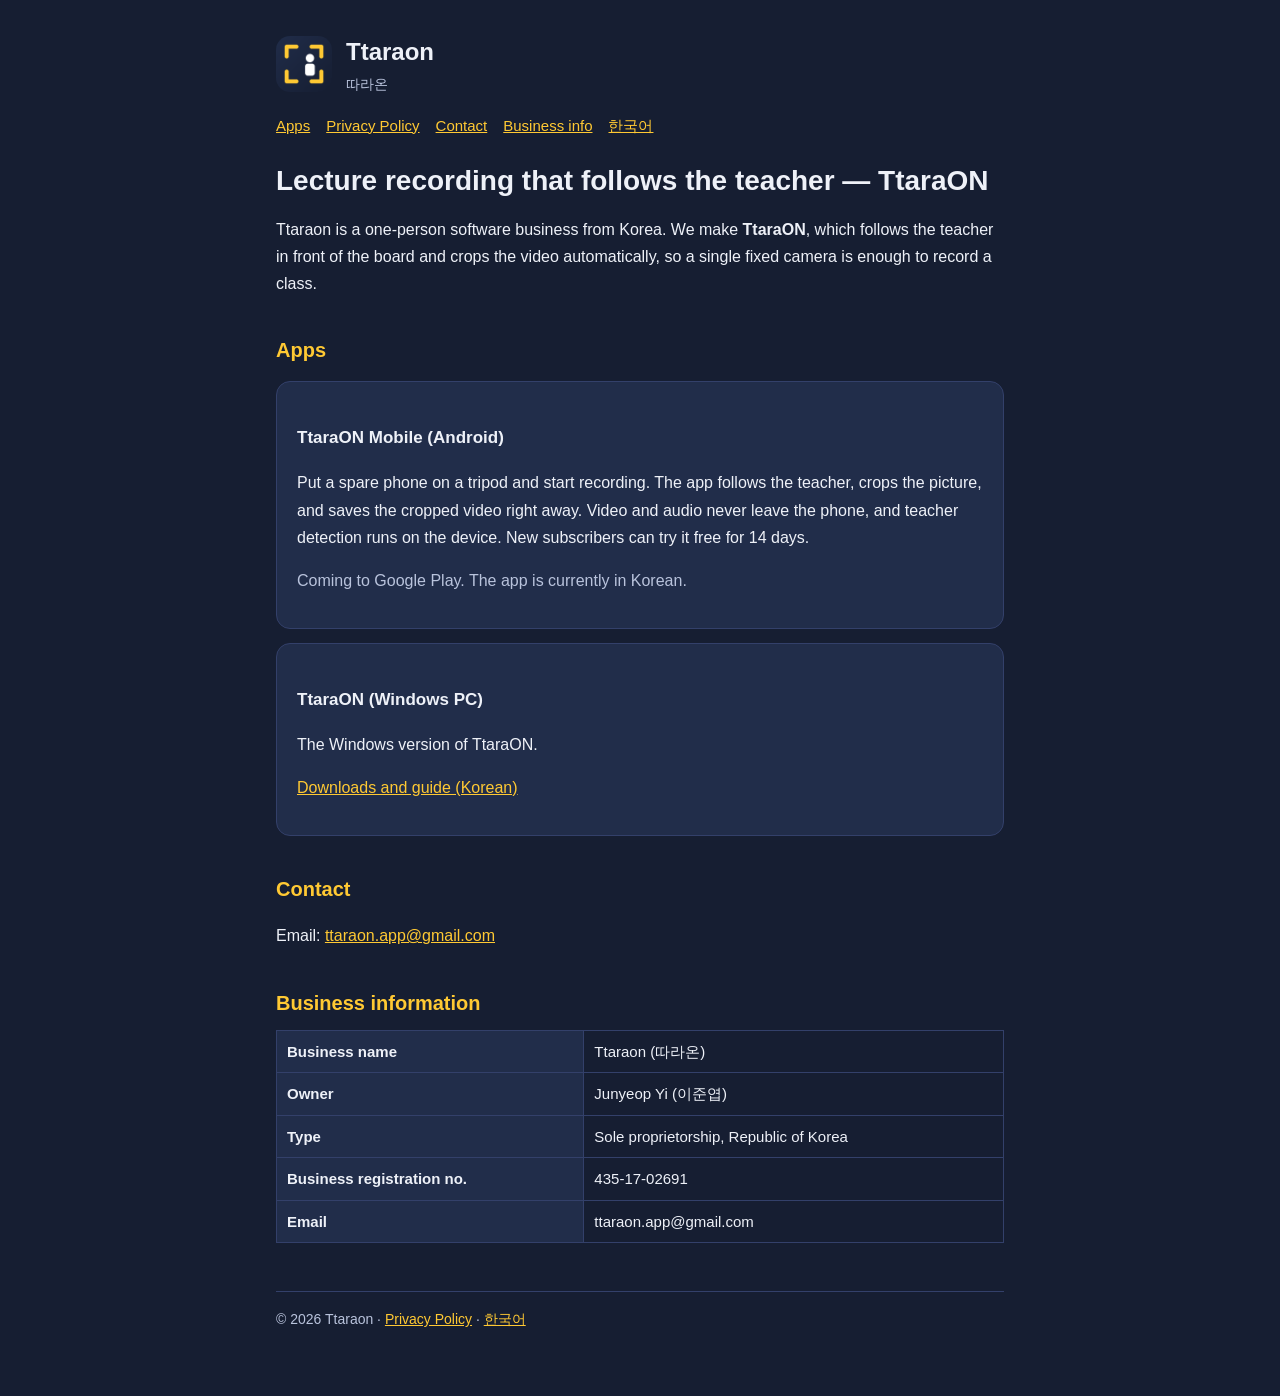
==== en/index.html @ 52b68d68 "따라온 웹사이트: 소개·사업자 정보·따라ON 모바일 개인정보 처리방침 (한국어/영어) Co-Authored-By: Claude Opus 5.5 <noreply@anthropic.c" ====
<!doctype html>
<html lang="en">
<head>
<meta charset="utf-8">
<meta name="viewport" content="width=device-width, initial-scale=1">
<title>Ttaraon</title>
<meta name="description" content="Ttaraon makes TtaraON, a lecture recording app that follows the teacher.">
<link rel="icon" href="../icon.png">
<link rel="alternate" hreflang="ko" href="https://ttaraon-ljy.github.io/">
<link rel="stylesheet" href="../style.css">
</head>
<body>
<div class="wrap">
<header><img src="../icon.png" alt=""><div class="name">Ttaraon <small>따라온</small></div></header>
<nav><a href="#apps">Apps</a><a href="privacy.html">Privacy Policy</a><a href="#contact">Contact</a><a href="#business">Business info</a><a href="../index.html" hreflang="ko">한국어</a></nav>

<h1>Lecture recording that follows the teacher — TtaraON</h1>
<p>Ttaraon is a one-person software business from Korea. We make <b>TtaraON</b>, which follows the teacher in front of the board and crops the video automatically, so a single fixed camera is enough to record a class.</p>

<h2 id="apps">Apps</h2>
<div class="card">
<h3>TtaraON Mobile (Android)</h3>
<p>Put a spare phone on a tripod and start recording. The app follows the teacher, crops the picture, and saves the cropped video right away. Video and audio never leave the phone, and teacher detection runs on the device. New subscribers can try it free for 14 days.</p>
<p class="sub">Coming to Google Play. The app is currently in Korean.</p>
</div>
<div class="card">
<h3>TtaraON (Windows PC)</h3>
<p>The Windows version of TtaraON.</p>
<p class="sub"><a href="https://github.com/ttaraon-ljy/ttaraon-downloads">Downloads and guide (Korean)</a></p>
</div>

<h2 id="contact">Contact</h2>
<p>Email: <a href="mailto:ttaraon.app@gmail.com">ttaraon.app@gmail.com</a></p>

<h2 id="business">Business information</h2>
<div class="table-scroll"><table>
<tr><th>Business name</th><td>Ttaraon (따라온)</td></tr>
<tr><th>Owner</th><td>Junyeop Yi (이준엽)</td></tr>
<tr><th>Type</th><td>Sole proprietorship, Republic of Korea</td></tr>
<tr><th>Business registration no.</th><td>435-17-02691</td></tr>
<tr><th>Email</th><td>ttaraon.app@gmail.com</td></tr>
</table></div>

<footer>© 2026 Ttaraon · <a href="privacy.html">Privacy Policy</a> · <a href="../index.html" hreflang="ko">한국어</a></footer>
</div>
</body>
</html>
---- style.css ----
:root{--bg:#161e32;--panel:#212d4a;--text:#eef1f8;--sub:#b9c3dc;--yel:#ffc933;--line:#33406a}
*{box-sizing:border-box}
body{margin:0;background:var(--bg);color:var(--text);font-family:"Pretendard","Apple SD Gothic Neo","Malgun Gothic","Noto Sans KR",sans-serif;line-height:1.7;font-size:16px}
.wrap{max-width:760px;margin:0 auto;padding:32px 16px 64px}
header{display:flex;align-items:center;gap:14px;margin-bottom:28px}
header img{width:56px;height:56px;border-radius:14px}
header .name{font-size:24px;font-weight:800}
header .name small{display:block;font-size:14px;font-weight:500;color:var(--sub)}
h1{font-size:28px;line-height:1.35;margin:0 0 12px}
h2{font-size:20px;margin:36px 0 10px;color:var(--yel)}
h3{font-size:17px;margin:24px 0 6px}
p,li{color:var(--text)}
.sub{color:var(--sub)}
.card{background:var(--panel);border:1px solid var(--line);border-radius:14px;padding:18px 20px;margin:14px 0}
a{color:var(--yel)}
table{border-collapse:collapse;width:100%;font-size:15px}
th,td{border:1px solid var(--line);padding:8px 10px;text-align:left;vertical-align:top}
th{background:var(--panel)}
nav{display:flex;gap:16px;flex-wrap:wrap;margin:-12px 0 24px;font-size:15px}
footer{margin-top:48px;padding-top:16px;border-top:1px solid var(--line);font-size:14px;color:var(--sub)}
.table-scroll{overflow-x:auto}
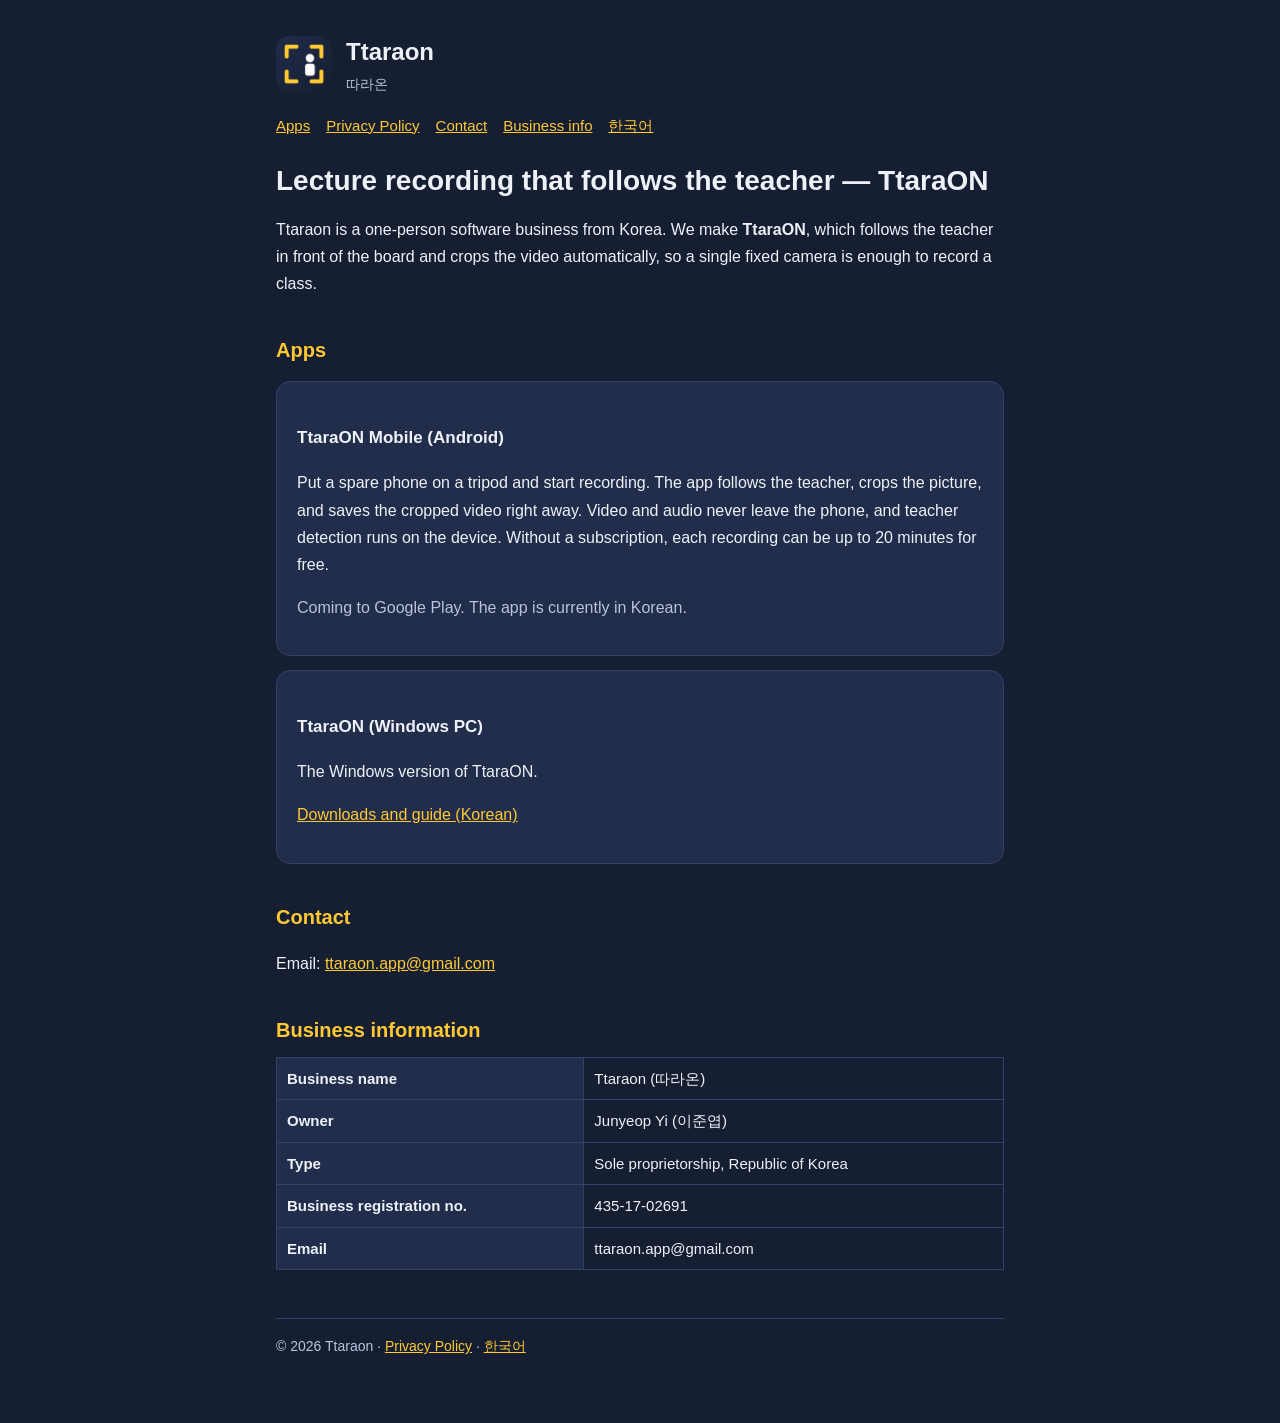
==== commit 2f2513da: "무료 20분 + 월 구독으로 문구 변경(14일 체험 삭제) — 운영자 2026-10-22 Co-Authored-By: Claude Opus 5.5 <noreply@anthropic" ====
--- a/en/index.html
+++ b/en/index.html
@@ -20,7 +20,7 @@
 <h2 id="apps">Apps</h2>
 <div class="card">
 <h3>TtaraON Mobile (Android)</h3>
-<p>Put a spare phone on a tripod and start recording. The app follows the teacher, crops the picture, and saves the cropped video right away. Video and audio never leave the phone, and teacher detection runs on the device. New subscribers can try it free for 14 days.</p>
+<p>Put a spare phone on a tripod and start recording. The app follows the teacher, crops the picture, and saves the cropped video right away. Video and audio never leave the phone, and teacher detection runs on the device. Without a subscription, each recording can be up to 20 minutes for free.</p>
 <p class="sub">Coming to Google Play. The app is currently in Korean.</p>
 </div>
 <div class="card">
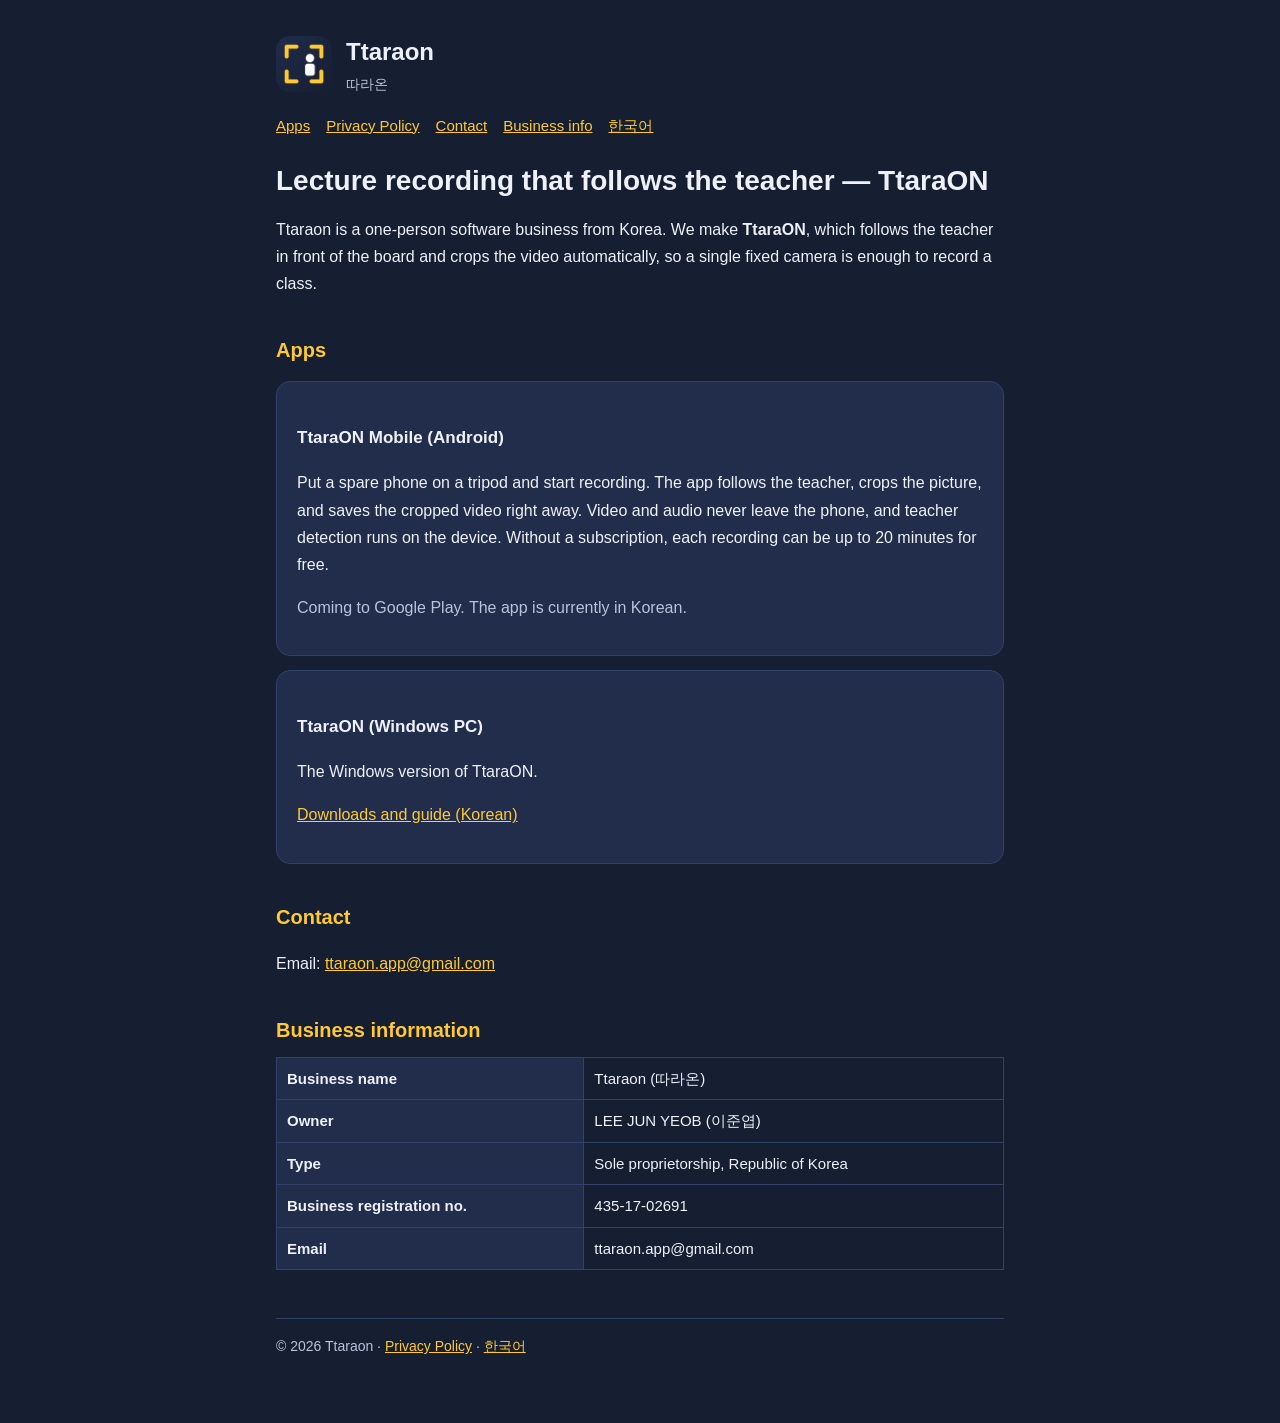
==== commit 2ce8ac6f: "Owner name as in passport: LEE JUN YEOB" ====
--- a/en/index.html
+++ b/en/index.html
@@ -35,7 +35,7 @@
 <h2 id="business">Business information</h2>
 <div class="table-scroll"><table>
 <tr><th>Business name</th><td>Ttaraon (따라온)</td></tr>
-<tr><th>Owner</th><td>Junyeop Yi (이준엽)</td></tr>
+<tr><th>Owner</th><td>LEE JUN YEOB (이준엽)</td></tr>
 <tr><th>Type</th><td>Sole proprietorship, Republic of Korea</td></tr>
 <tr><th>Business registration no.</th><td>435-17-02691</td></tr>
 <tr><th>Email</th><td>ttaraon.app@gmail.com</td></tr>
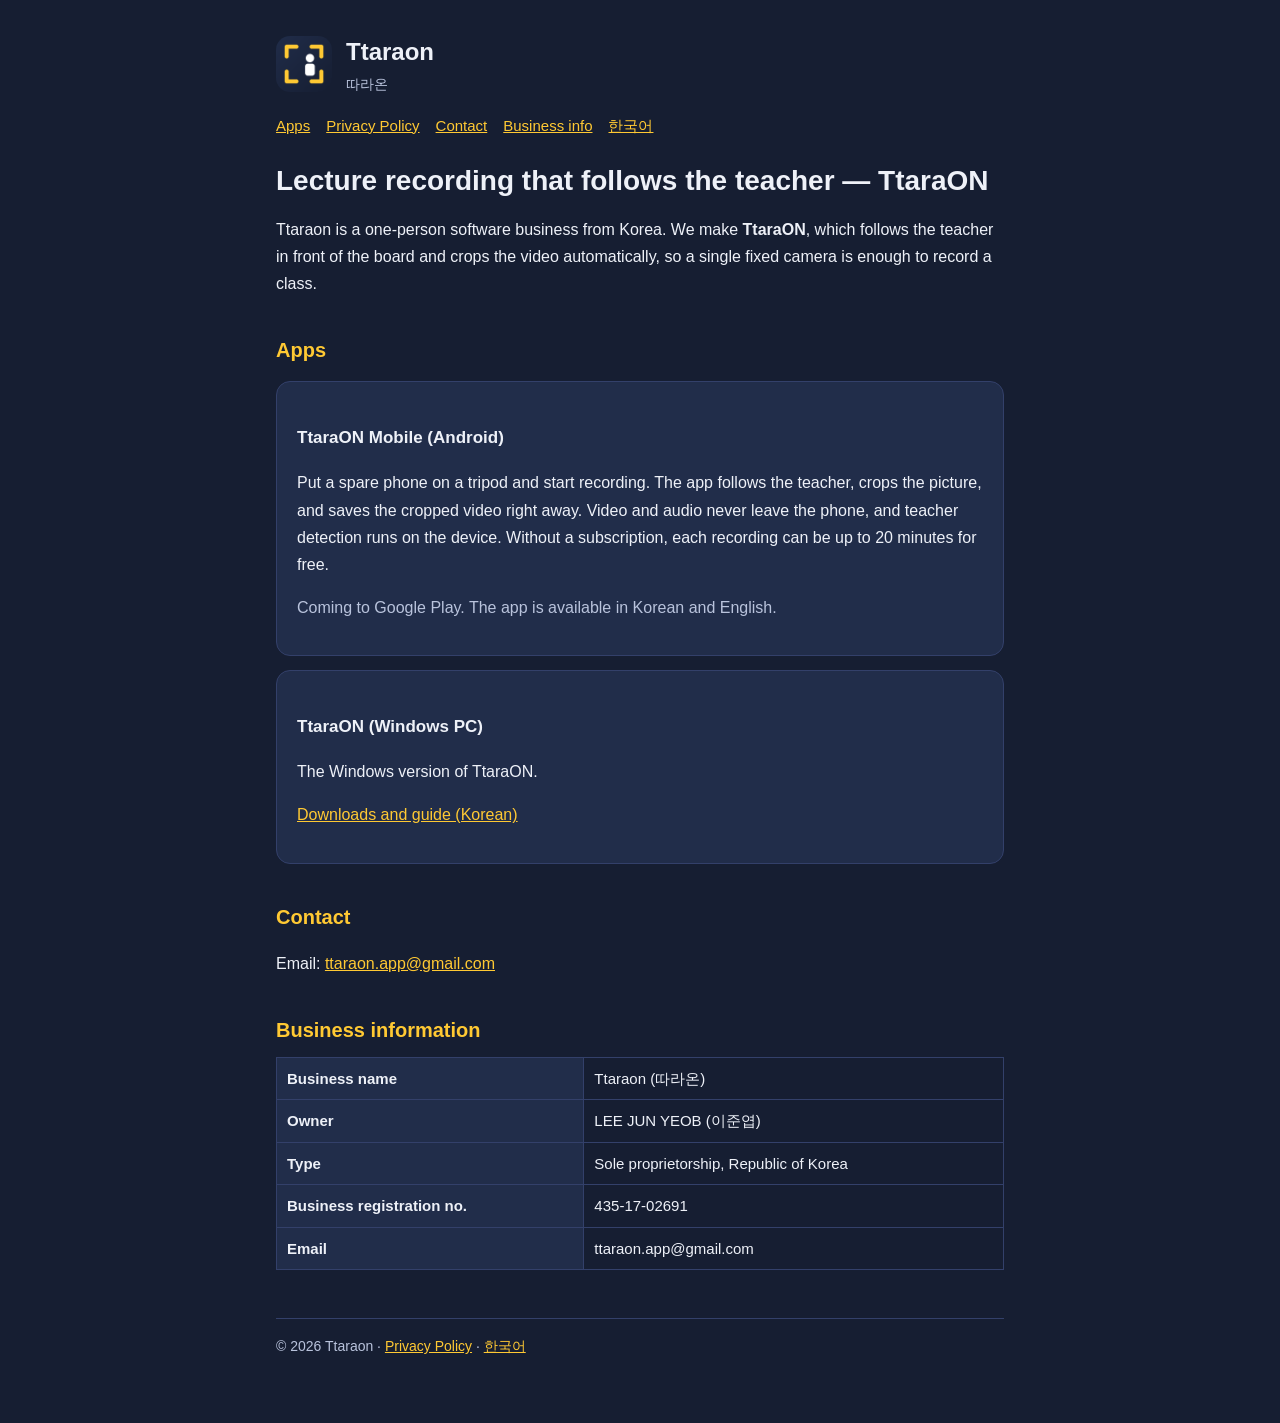
==== commit a531e5d5: "App is available in Korean and English (1.0.4) Updated the language availability for the TtaraON Mob" ====
--- a/en/index.html
+++ b/en/index.html
@@ -21,7 +21,7 @@
 <div class="card">
 <h3>TtaraON Mobile (Android)</h3>
 <p>Put a spare phone on a tripod and start recording. The app follows the teacher, crops the picture, and saves the cropped video right away. Video and audio never leave the phone, and teacher detection runs on the device. Without a subscription, each recording can be up to 20 minutes for free.</p>
-<p class="sub">Coming to Google Play. The app is currently in Korean.</p>
+<p class="sub">Coming to Google Play. The app is available in Korean and English.</p>
 </div>
 <div class="card">
 <h3>TtaraON (Windows PC)</h3>
